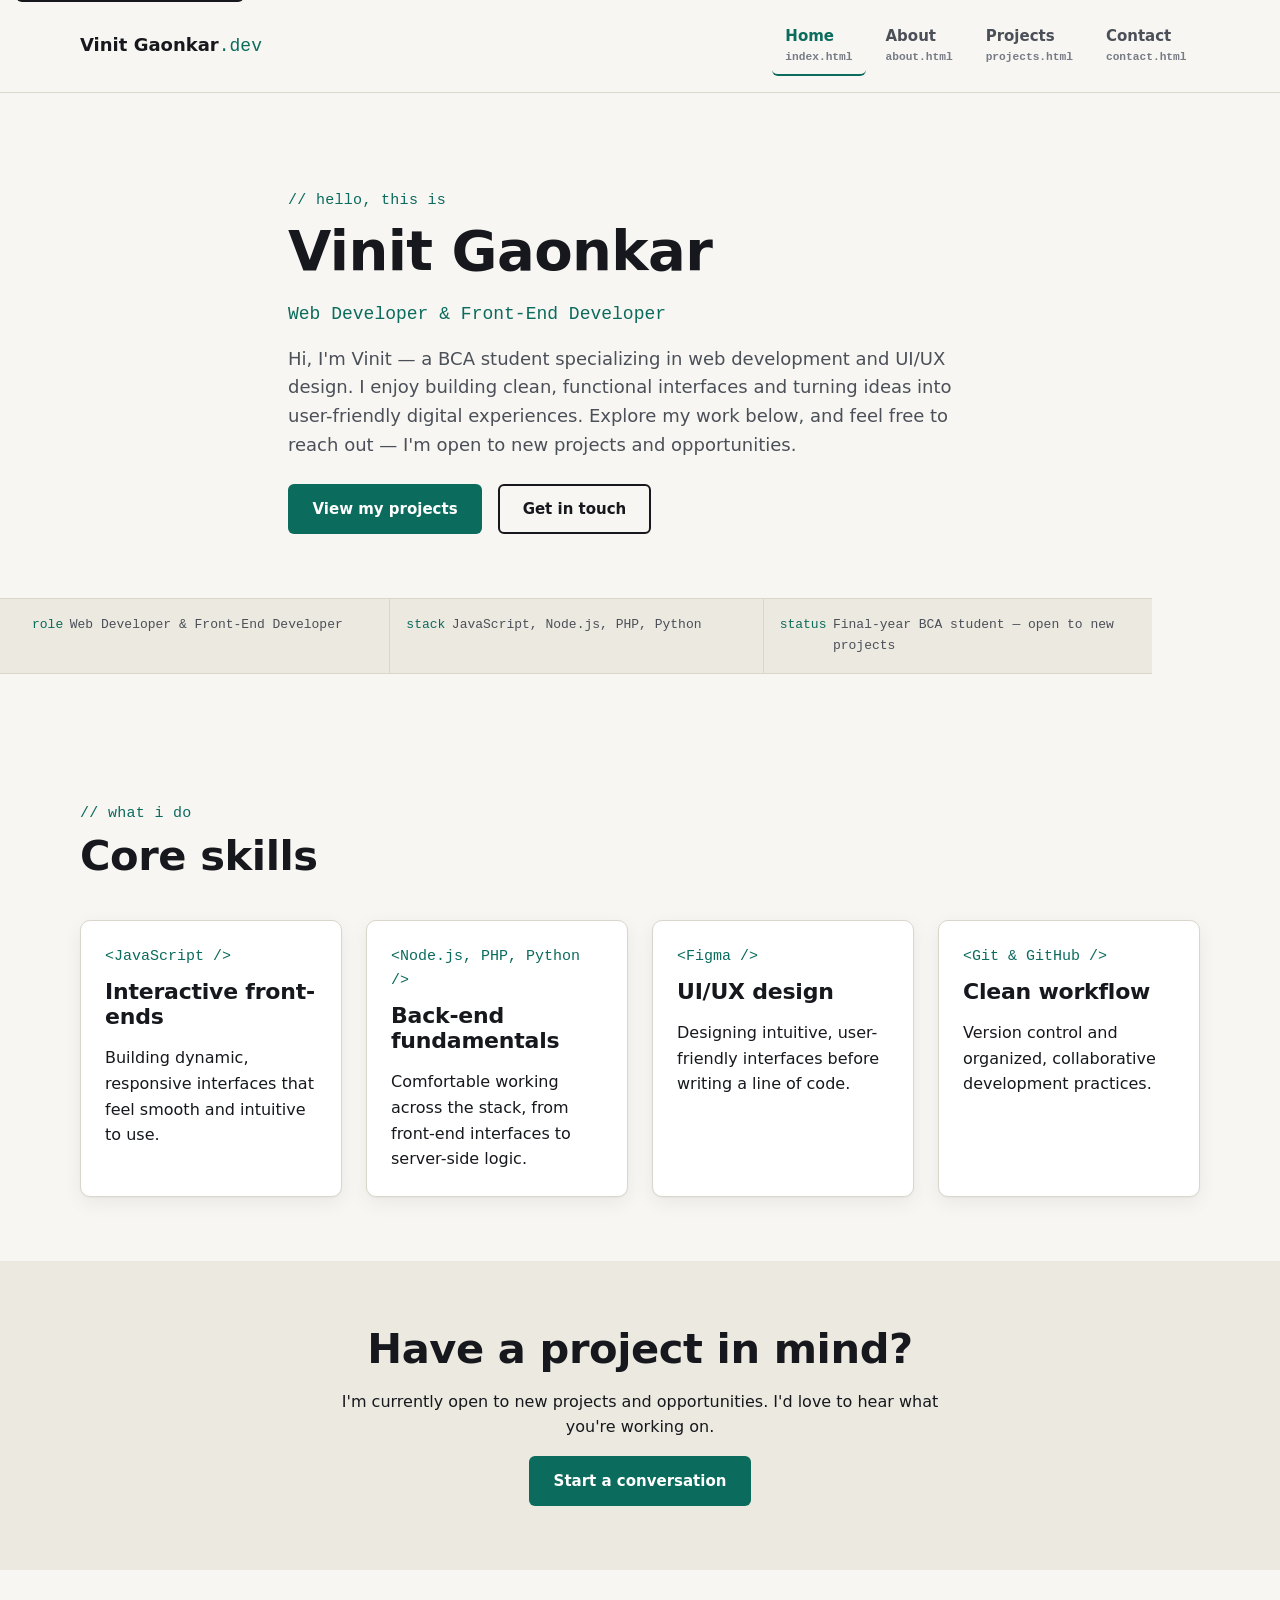
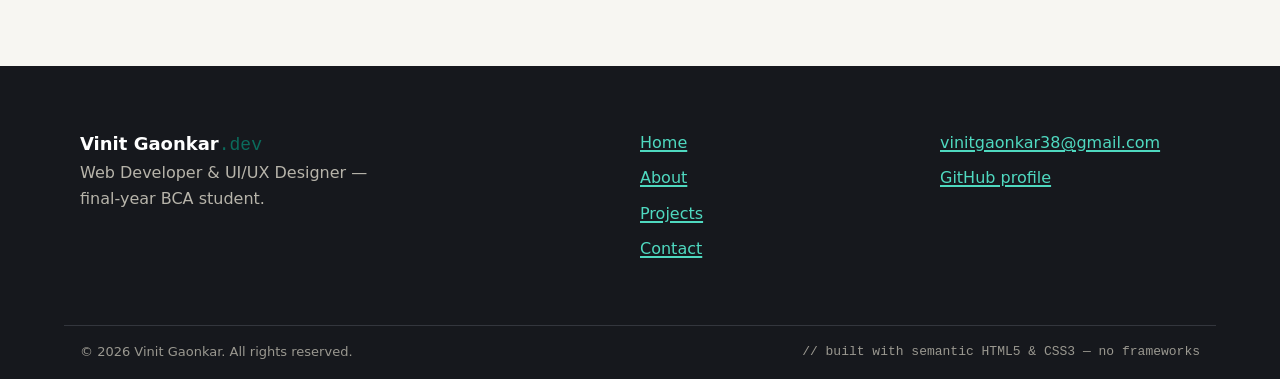
==== portfolio/index.html @ 04bd65e7 "Add files via upload" ====
<!DOCTYPE html>
<html lang="en">
<head>
  <meta charset="UTF-8" />
  <meta name="viewport" content="width=device-width, initial-scale=1.0" />

  <!-- SEO: unique, descriptive title and description for this page -->
  <title>Vinit Gaonkar | Web Developer Portfolio</title>
  <meta name="description" content="Vinit Gaonkar is a web developer building accessible, semantic, fast websites with HTML5 and CSS3. View projects and get in touch." />
  <meta name="robots" content="index, follow" />
  <link rel="canonical" href="https://vinit.jo3.org/index.html" />

  <!-- Open Graph / social sharing -->
  <meta property="og:type" content="website" />
  <meta property="og:title" content="Vinit Gaonkar | Web Developer Portfolio" />
  <meta property="og:description" content="Web developer building accessible, semantic, fast websites with HTML5 and CSS3." />
  <meta property="og:url" content="https://vinit.jo3.org/index.html" />

  <link rel="icon" type="image/svg+xml" href="data:image/svg+xml,%3Csvg xmlns='http://www.w3.org/2000/svg' viewBox='0 0 100 100'%3E%3Crect width='100' height='100' rx='22' fill='%230b6b5c'/%3E%3C/svg%3E" />
  <link rel="stylesheet" href="assets/css/styles.css" />
</head>
<body>

  <!-- Skip link: first focusable element on the page, jumps past repeated nav -->
  <a class="skip-link" href="#main">Skip to main content</a>

  <header class="site-header">
    <div class="container header-inner">
      <p class="logo"><a href="index.html">Vinit Gaonkar<span class="logo-mono" aria-hidden="true">.dev</span></a></p>
      <nav class="site-nav" aria-label="Primary">
        <ul>
          <li><a href="index.html" aria-current="page">Home<span class="nav-file" aria-hidden="true">index.html</span></a></li>
          <li><a href="about.html">About<span class="nav-file" aria-hidden="true">about.html</span></a></li>
          <li><a href="projects.html">Projects<span class="nav-file" aria-hidden="true">projects.html</span></a></li>
          <li><a href="contact.html">Contact<span class="nav-file" aria-hidden="true">contact.html</span></a></li>
        </ul>
      </nav>
    </div>
  </header>

  <main id="main">

    <!-- Hero: the page's single primary heading (h1) -->
    <section class="hero">
      <div class="container hero-inner">
        <p class="eyebrow">// hello, this is</p>
        <h1>Vinit Gaonkar</h1>
        <p class="hero-role">Web Developer &amp; Front-End Developer</p>
        <p class="hero-intro">
          Hi, I'm Vinit — a BCA student specializing in web development and
          UI/UX design. I enjoy building clean, functional interfaces and
          turning ideas into user-friendly digital experiences. Explore my
          work below, and feel free to reach out — I'm open to new projects
          and opportunities.
        </p>
        <div class="hero-actions">
          <a class="btn btn-primary" href="projects.html">View my projects</a>
          <a class="btn btn-secondary" href="contact.html">Get in touch</a>
        </div>
      </div>

      <!-- A small "status bar" of facts, styled after an editor's status bar -->
      <dl class="status-bar container">
        <div>
          <dt>role</dt>
          <dd>Web Developer &amp; Front-End Developer</dd>
        </div>
        <div>
          <dt>stack</dt>
          <dd>JavaScript, Node.js, PHP, Python</dd>
        </div>
        <div>
          <dt>status</dt>
          <dd>Final-year BCA student — open to new projects</dd>
        </div>
      </dl>
    </section>

    <section class="section skills-section" aria-labelledby="skills-heading">
      <div class="container">
        <p class="eyebrow">// what i do</p>
        <h2 id="skills-heading">Core skills</h2>

        <div class="card-grid">
          <article class="skill-card">
            <p class="skill-tag">&lt;JavaScript /&gt;</p>
            <h3>Interactive front-ends</h3>
            <p>Building dynamic, responsive interfaces that feel smooth and intuitive to use.</p>
          </article>

          <article class="skill-card">
            <p class="skill-tag">&lt;Node.js, PHP, Python /&gt;</p>
            <h3>Back-end fundamentals</h3>
            <p>Comfortable working across the stack, from front-end interfaces to server-side logic.</p>
          </article>

          <article class="skill-card">
            <p class="skill-tag">&lt;Figma /&gt;</p>
            <h3>UI/UX design</h3>
            <p>Designing intuitive, user-friendly interfaces before writing a line of code.</p>
          </article>

          <article class="skill-card">
            <p class="skill-tag">&lt;Git &amp; GitHub /&gt;</p>
            <h3>Clean workflow</h3>
            <p>Version control and organized, collaborative development practices.</p>
          </article>
        </div>
      </div>
    </section>

    <section class="section section-alt cta-section" aria-labelledby="cta-heading">
      <div class="container cta-inner">
        <h2 id="cta-heading">Have a project in mind?</h2>
        <p>I'm currently open to new projects and opportunities. I'd love to hear what you're working on.</p>
        <a class="btn btn-primary" href="contact.html">Start a conversation</a>
      </div>
    </section>

  </main>

  <footer class="site-footer">
    <div class="container footer-inner">
      <div class="footer-brand">
        <p class="logo"><a href="index.html">Vinit Gaonkar<span class="logo-mono" aria-hidden="true">.dev</span></a></p>
        <p class="footer-tagline">Web Developer &amp; UI/UX Designer — final-year BCA student.</p>
      </div>

      <nav class="footer-nav" aria-label="Footer">
        <ul>
          <li><a href="index.html">Home</a></li>
          <li><a href="about.html">About</a></li>
          <li><a href="projects.html">Projects</a></li>
          <li><a href="contact.html">Contact</a></li>
        </ul>
      </nav>

      <address class="footer-contact">
        <a href="mailto:vinitgaonkar38@gmail.com">vinitgaonkar38@gmail.com</a>
        <a href="https://github.com/account">GitHub profile</a>
      </address>
    </div>

    <div class="container footer-meta">
      <p>&copy; 2026 Vinit Gaonkar. All rights reserved.</p>
      <p class="status-line">// built with semantic HTML5 &amp; CSS3 — no frameworks</p>
    </div>
  </footer>

</body>
</html>
---- portfolio/assets/css/styles.css ----
/* ==========================================================================
   Your Name — Portfolio Stylesheet
   Design direction: a developer's own tools as the visual language —
   monospace "code comment" eyebrows, tag-style chips, and an IDE-inspired
   status bar/footer. Mobile-first. No frameworks, no build step.
   ========================================================================== */

/* --------------------------------------------------------------------------
   1. Design tokens
   -------------------------------------------------------------------------- */
:root {
  /* Color — paper background with a single deep-teal accent (used sparingly) */
  --color-bg: #f7f6f2;
  --color-bg-alt: #ece9e0;
  --color-surface: #ffffff;
  --color-border: #d9d6cb;
  --color-ink: #16181d;
  --color-ink-soft: #4b4f58;
  --color-ink-faint: #767b85;
  --color-accent: #0b6b5c;       /* AA-safe on light surfaces (~5.9:1) */
  --color-accent-strong: #084f44;
  --color-accent-on-dark: #4fd9c0; /* AA-safe on dark footer (~10:1) */
  --color-danger: #8a2a1f;

  /* Type */
  --font-display: -apple-system, "Segoe UI", system-ui, "Helvetica Neue", Arial, sans-serif;
  --font-body: -apple-system, "Segoe UI", system-ui, "Helvetica Neue", Arial, sans-serif;
  --font-mono: ui-monospace, "SFMono-Regular", "Cascadia Mono", "Roboto Mono", Menlo, Consolas, monospace;

  --fs-xs: 0.8125rem;
  --fs-sm: 0.9375rem;
  --fs-base: 1rem;
  --fs-md: 1.125rem;
  --fs-lg: 1.375rem;
  --fs-xl: 1.75rem;
  --fs-2xl: clamp(1.9rem, 1.6rem + 1.5vw, 2.6rem);
  --fs-3xl: clamp(2.3rem, 1.8rem + 2.5vw, 3.5rem);

  /* Spacing */
  --space-2xs: 0.375rem;
  --space-xs: 0.625rem;
  --space-sm: 1rem;
  --space-md: 1.5rem;
  --space-lg: 2.5rem;
  --space-xl: 4rem;
  --space-2xl: 6rem;

  /* Layout */
  --container-width: 72rem;
  --radius-sm: 6px;
  --radius-md: 10px;
  --radius-pill: 999px;
  --border-thin: 1px solid var(--color-border);
  --shadow-card: 0 1px 2px rgba(22, 24, 29, 0.04), 0 6px 20px rgba(22, 24, 29, 0.06);

  --transition-fast: 0.15s ease;
}

/* --------------------------------------------------------------------------
   2. Reset & base
   -------------------------------------------------------------------------- */
*,
*::before,
*::after {
  box-sizing: border-box;
}

html {
  /* Fluid, relative units throughout — keeps the layout stable at 200% zoom */
  -webkit-text-size-adjust: 100%;
  scroll-behavior: smooth;
}

body {
  margin: 0;
  min-height: 100vh;
  background-color: var(--color-bg);
  color: var(--color-ink);
  font-family: var(--font-body);
  font-size: var(--fs-base);
  line-height: 1.6;
  display: flex;
  flex-direction: column;
}

img,
svg {
  max-width: 100%;
  display: block;
}

h1,
h2,
h3 {
  font-family: var(--font-display);
  font-weight: 700;
  line-height: 1.15;
  letter-spacing: -0.01em;
  margin: 0 0 var(--space-sm);
  color: var(--color-ink);
}

h1 {
  font-size: var(--fs-3xl);
}

h2 {
  font-size: var(--fs-2xl);
}

h3 {
  font-size: var(--fs-lg);
}

p {
  margin: 0 0 var(--space-sm);
  max-width: 68ch;
}

ul,
ol {
  padding-left: 1.25em;
}

a {
  color: var(--color-accent);
  text-decoration-thickness: 1.5px;
  text-underline-offset: 0.15em;
}

a:hover {
  color: var(--color-accent-strong);
}

main {
  flex: 1 0 auto;
}

/* Respect reduced-motion preferences everywhere */
@media (prefers-reduced-motion: reduce) {
  html {
    scroll-behavior: auto;
  }
  *,
  *::before,
  *::after {
    animation-duration: 0.001ms !important;
    animation-iteration-count: 1 !important;
    transition-duration: 0.001ms !important;
  }
}

/* --------------------------------------------------------------------------
   3. Accessibility helpers
   -------------------------------------------------------------------------- */

/* Visually hide content while keeping it available to assistive tech */
.visually-hidden {
  position: absolute;
  width: 1px;
  height: 1px;
  padding: 0;
  margin: -1px;
  overflow: hidden;
  clip: rect(0, 0, 0, 0);
  white-space: nowrap;
  border: 0;
}

/* Skip link: off-screen until it receives keyboard focus */
.skip-link {
  position: absolute;
  top: -3rem;
  left: var(--space-sm);
  z-index: 100;
  background: var(--color-ink);
  color: #fff;
  padding: 0.75em 1.25em;
  border-radius: var(--radius-sm);
  font-weight: 600;
  transition: top var(--transition-fast);
}

.skip-link:focus {
  top: var(--space-sm);
}

/* Single, consistent visible focus style for every interactive element.
   Default outlines are never removed — this only enhances them. */
a:focus-visible,
button:focus-visible,
input:focus-visible,
textarea:focus-visible,
[tabindex]:focus-visible {
  outline: 3px solid var(--color-accent);
  outline-offset: 3px;
  border-radius: 2px;
}

.site-footer :is(a, button):focus-visible {
  outline-color: var(--color-accent-on-dark);
}

/* --------------------------------------------------------------------------
   4. Layout helpers
   -------------------------------------------------------------------------- */
.container {
  width: 100%;
  max-width: var(--container-width);
  margin-inline: auto;
  padding-inline: var(--space-sm);
}

.section {
  padding-block: var(--space-xl);
}

.section-alt {
  background-color: var(--color-bg-alt);
}

.eyebrow {
  font-family: var(--font-mono);
  font-size: var(--fs-sm);
  color: var(--color-accent);
  margin: 0 0 var(--space-2xs);
  letter-spacing: 0.02em;
}

.card-grid {
  display: grid;
  grid-template-columns: 1fr;
  gap: var(--space-md);
  margin-top: var(--space-lg);
}

@media (min-width: 40rem) {
  .card-grid {
    grid-template-columns: repeat(2, 1fr);
  }
}

@media (min-width: 64rem) {
  .card-grid {
    grid-template-columns: repeat(4, 1fr);
  }
  .project-grid {
    grid-template-columns: repeat(3, 1fr);
  }
}

/* --------------------------------------------------------------------------
   5. Buttons & chips
   -------------------------------------------------------------------------- */
.btn {
  display: inline-flex;
  align-items: center;
  justify-content: center;
  min-height: 44px;
  padding: 0.75em 1.5em;
  border-radius: var(--radius-sm);
  font-family: var(--font-body);
  font-weight: 600;
  font-size: var(--fs-sm);
  text-decoration: none;
  border: 2px solid transparent;
  cursor: pointer;
  transition: background-color var(--transition-fast), color var(--transition-fast),
    border-color var(--transition-fast), transform var(--transition-fast);
}

.btn:hover {
  transform: translateY(-1px);
}

@media (prefers-reduced-motion: reduce) {
  .btn:hover {
    transform: none;
  }
}

.btn-primary {
  background-color: var(--color-accent);
  color: #fff;
}

.btn-primary:hover {
  background-color: var(--color-accent-strong);
  color: #fff;
}

.btn-secondary {
  background-color: transparent;
  color: var(--color-ink);
  border-color: var(--color-ink);
}

.btn-secondary:hover {
  background-color: var(--color-ink);
  color: #fff;
}

.hero-actions {
  display: flex;
  flex-wrap: wrap;
  gap: var(--space-sm);
  margin-top: var(--space-md);
}

/* Tag chips — styled like small code/language tags */
.tag-list,
.tag-list-inline {
  list-style: none;
  display: flex;
  flex-wrap: wrap;
  gap: var(--space-2xs);
  padding: 0;
  margin: 0 0 var(--space-sm);
}

.tag-list li,
.tag-list-inline li {
  font-family: var(--font-mono);
  font-size: var(--fs-xs);
  background-color: var(--color-bg-alt);
  border: var(--border-thin);
  color: var(--color-ink-soft);
  padding: 0.3em 0.75em;
  border-radius: var(--radius-pill);
}

/* --------------------------------------------------------------------------
   6. Header & navigation
   -------------------------------------------------------------------------- */
.site-header {
  border-bottom: var(--border-thin);
  background-color: var(--color-bg);
  position: sticky;
  top: 0;
  z-index: 50;
}

.header-inner {
  display: flex;
  flex-wrap: wrap;
  align-items: center;
  justify-content: space-between;
  gap: var(--space-sm);
  padding-block: var(--space-sm);
}

.logo {
  margin: 0;
  font-family: var(--font-display);
  font-weight: 700;
  font-size: var(--fs-md);
}

.logo a {
  color: var(--color-ink);
  text-decoration: none;
}

.logo-mono {
  font-family: var(--font-mono);
  color: var(--color-accent);
  font-weight: 400;
}

.site-nav ul {
  list-style: none;
  display: flex;
  flex-wrap: wrap;
  gap: var(--space-2xs);
  padding: 0;
  margin: 0;
}

.site-nav a {
  display: inline-flex;
  flex-direction: column;
  gap: 0.1em;
  padding: 0.5em 0.9em;
  border-radius: var(--radius-sm);
  color: var(--color-ink-soft);
  text-decoration: none;
  font-weight: 600;
  font-size: var(--fs-sm);
  border-bottom: 2px solid transparent;
}

.site-nav a:hover {
  color: var(--color-ink);
  background-color: var(--color-bg-alt);
}

.site-nav a[aria-current="page"] {
  color: var(--color-accent);
  border-bottom-color: var(--color-accent);
}

.nav-file {
  font-family: var(--font-mono);
  font-size: 0.7rem;
  color: var(--color-ink-faint);
}

/* --------------------------------------------------------------------------
   7. Hero & status bar (home page)
   -------------------------------------------------------------------------- */
.hero {
  padding-block: var(--space-2xl) var(--space-xl);
}

.hero-inner {
  max-width: 46rem;
}

.hero-role {
  font-family: var(--font-mono);
  font-size: var(--fs-md);
  color: var(--color-accent);
  margin: 0 0 var(--space-sm);
}

.hero-intro {
  font-size: var(--fs-md);
  color: var(--color-ink-soft);
}

.status-bar {
  margin: var(--space-xl) 0 0;
  border-top: var(--border-thin);
  border-bottom: var(--border-thin);
  background-color: var(--color-bg-alt);
  display: grid;
  grid-template-columns: 1fr;
}

.status-bar > div {
  display: flex;
  gap: 0.5em;
  padding: var(--space-sm) var(--space-sm);
  font-family: var(--font-mono);
  font-size: var(--fs-xs);
  border-top: var(--border-thin);
}

.status-bar > div:first-child {
  border-top: none;
}

.status-bar dt {
  color: var(--color-accent);
}

.status-bar dd {
  margin: 0;
  color: var(--color-ink-soft);
}

@media (min-width: 40rem) {
  .status-bar {
    grid-template-columns: repeat(3, 1fr);
  }
  .status-bar > div {
    border-top: none;
    border-left: var(--border-thin);
  }
  .status-bar > div:first-child {
    border-left: none;
  }
}

/* --------------------------------------------------------------------------
   8. Cards (skills + projects)
   -------------------------------------------------------------------------- */
.skill-card,
.project-card {
  background-color: var(--color-surface);
  border: var(--border-thin);
  border-radius: var(--radius-md);
  padding: var(--space-md);
  box-shadow: var(--shadow-card);
  height: 100%;
}

.skill-tag {
  font-family: var(--font-mono);
  color: var(--color-accent);
  font-size: var(--fs-sm);
  margin: 0 0 var(--space-xs);
}

.skill-card p:last-child,
.project-card p:last-child {
  margin-bottom: 0;
}

.project-card h2 {
  font-size: var(--fs-lg);
}

.project-links {
  list-style: none;
  padding: 0;
  margin: var(--space-sm) 0 0;
  display: flex;
  flex-direction: column;
  gap: 0.4em;
}

.project-links a {
  font-weight: 600;
}

/* --------------------------------------------------------------------------
   9. CTA band
   -------------------------------------------------------------------------- */
.cta-section {
  text-align: center;
}

.cta-inner {
  max-width: 40rem;
  margin-inline: auto;
}

/* --------------------------------------------------------------------------
   10. About page
   -------------------------------------------------------------------------- */
.about-grid {
  display: grid;
  grid-template-columns: 1fr;
  gap: var(--space-xl);
}

@media (min-width: 56rem) {
  .about-grid {
    grid-template-columns: 2fr 1fr;
    align-items: start;
  }
}

.about-aside {
  background-color: var(--color-surface);
  border: var(--border-thin);
  border-radius: var(--radius-md);
  padding: var(--space-md);
}

.about-aside h2 {
  font-size: var(--fs-md);
}

.about-aside dl div {
  padding-block: var(--space-xs);
  border-top: var(--border-thin);
}

.about-aside dl div:first-child {
  border-top: none;
}

.about-aside dt {
  font-family: var(--font-mono);
  font-size: var(--fs-xs);
  color: var(--color-ink-faint);
  text-transform: uppercase;
  letter-spacing: 0.04em;
  margin-bottom: 0.2em;
}

.about-aside dd {
  margin: 0;
  color: var(--color-ink-soft);
}

.timeline {
  list-style: none;
  padding: 0;
  margin: 0;
  border-left: 2px solid var(--color-border);
}

.timeline li {
  position: relative;
  padding: 0 0 var(--space-lg) var(--space-md);
}

.timeline li::before {
  content: "";
  position: absolute;
  left: -7px;
  top: 0.35em;
  width: 12px;
  height: 12px;
  border-radius: 50%;
  background-color: var(--color-accent);
  border: 2px solid var(--color-bg);
}

.timeline li:last-child {
  padding-bottom: 0;
}

.timeline-date {
  font-family: var(--font-mono);
  font-size: var(--fs-xs);
  color: var(--color-accent);
  margin-bottom: 0.2em;
}

.timeline h3 {
  margin-bottom: 0.25em;
}

/* --------------------------------------------------------------------------
   11. Contact page
   -------------------------------------------------------------------------- */
.contact-grid {
  display: grid;
  grid-template-columns: 1fr;
  gap: var(--space-xl);
}

@media (min-width: 56rem) {
  .contact-grid {
    grid-template-columns: 3fr 2fr;
    align-items: start;
  }
}

.form-hint {
  color: var(--color-ink-soft);
  font-size: var(--fs-sm);
}

fieldset {
  border: none;
  padding: 0;
  margin: 0 0 var(--space-md);
}

legend {
  font-family: var(--font-mono);
  font-size: var(--fs-sm);
  color: var(--color-accent);
  padding: 0 0 var(--space-sm);
}

.form-field {
  margin-bottom: var(--space-md);
}

.form-field label {
  display: block;
  font-weight: 600;
  margin-bottom: 0.4em;
}

.required {
  color: var(--color-danger);
}

.field-hint {
  display: block;
  font-size: var(--fs-xs);
  color: var(--color-ink-faint);
  margin-top: 0.3em;
}

input[type="text"],
input[type="email"],
textarea {
  width: 100%;
  min-height: 44px;
  padding: 0.65em 0.85em;
  font: inherit;
  color: var(--color-ink);
  background-color: var(--color-surface);
  border: 2px solid var(--color-border);
  border-radius: var(--radius-sm);
}

input[type="text"]:hover,
input[type="email"]:hover,
textarea:hover {
  border-color: var(--color-ink-faint);
}

textarea {
  min-height: 9rem;
  resize: vertical;
}

.contact-info {
  background-color: var(--color-surface);
  border: var(--border-thin);
  border-radius: var(--radius-md);
  padding: var(--space-md);
}

.contact-info address {
  font-style: normal;
  margin-bottom: var(--space-md);
}

.contact-info address p {
  margin: 0 0 0.4em;
}

.social-list {
  list-style: none;
  padding: 0;
  margin: 0;
  display: flex;
  flex-direction: column;
  gap: 0.5em;
}

/* --------------------------------------------------------------------------
   12. Footer
   -------------------------------------------------------------------------- */
.site-footer {
  background-color: var(--color-ink);
  color: #e7e5dd;
  margin-top: var(--space-2xl);
}

.footer-inner {
  display: grid;
  grid-template-columns: 1fr;
  gap: var(--space-lg);
  padding-block: var(--space-xl);
}

@media (min-width: 48rem) {
  .footer-inner {
    grid-template-columns: 2fr 1fr 1fr;
  }
}

.site-footer .logo a {
  color: #fff;
}

.footer-tagline {
  color: #b7b4aa;
  max-width: 32ch;
}

.footer-nav ul,
.footer-contact {
  list-style: none;
  padding: 0;
  margin: 0;
  display: flex;
  flex-direction: column;
  gap: 0.6em;
}

.footer-contact {
  font-style: normal;
}

.site-footer a {
  color: var(--color-accent-on-dark);
}

.site-footer a:hover {
  color: #b8f2e6;
}

.footer-meta {
  border-top: 1px solid #33363d;
  padding-block: var(--space-sm);
  display: flex;
  flex-wrap: wrap;
  justify-content: space-between;
  gap: var(--space-xs);
  font-size: var(--fs-xs);
  color: #9a9890;
}

.status-line {
  font-family: var(--font-mono);
  margin: 0;
}

.footer-meta p {
  margin: 0;
}
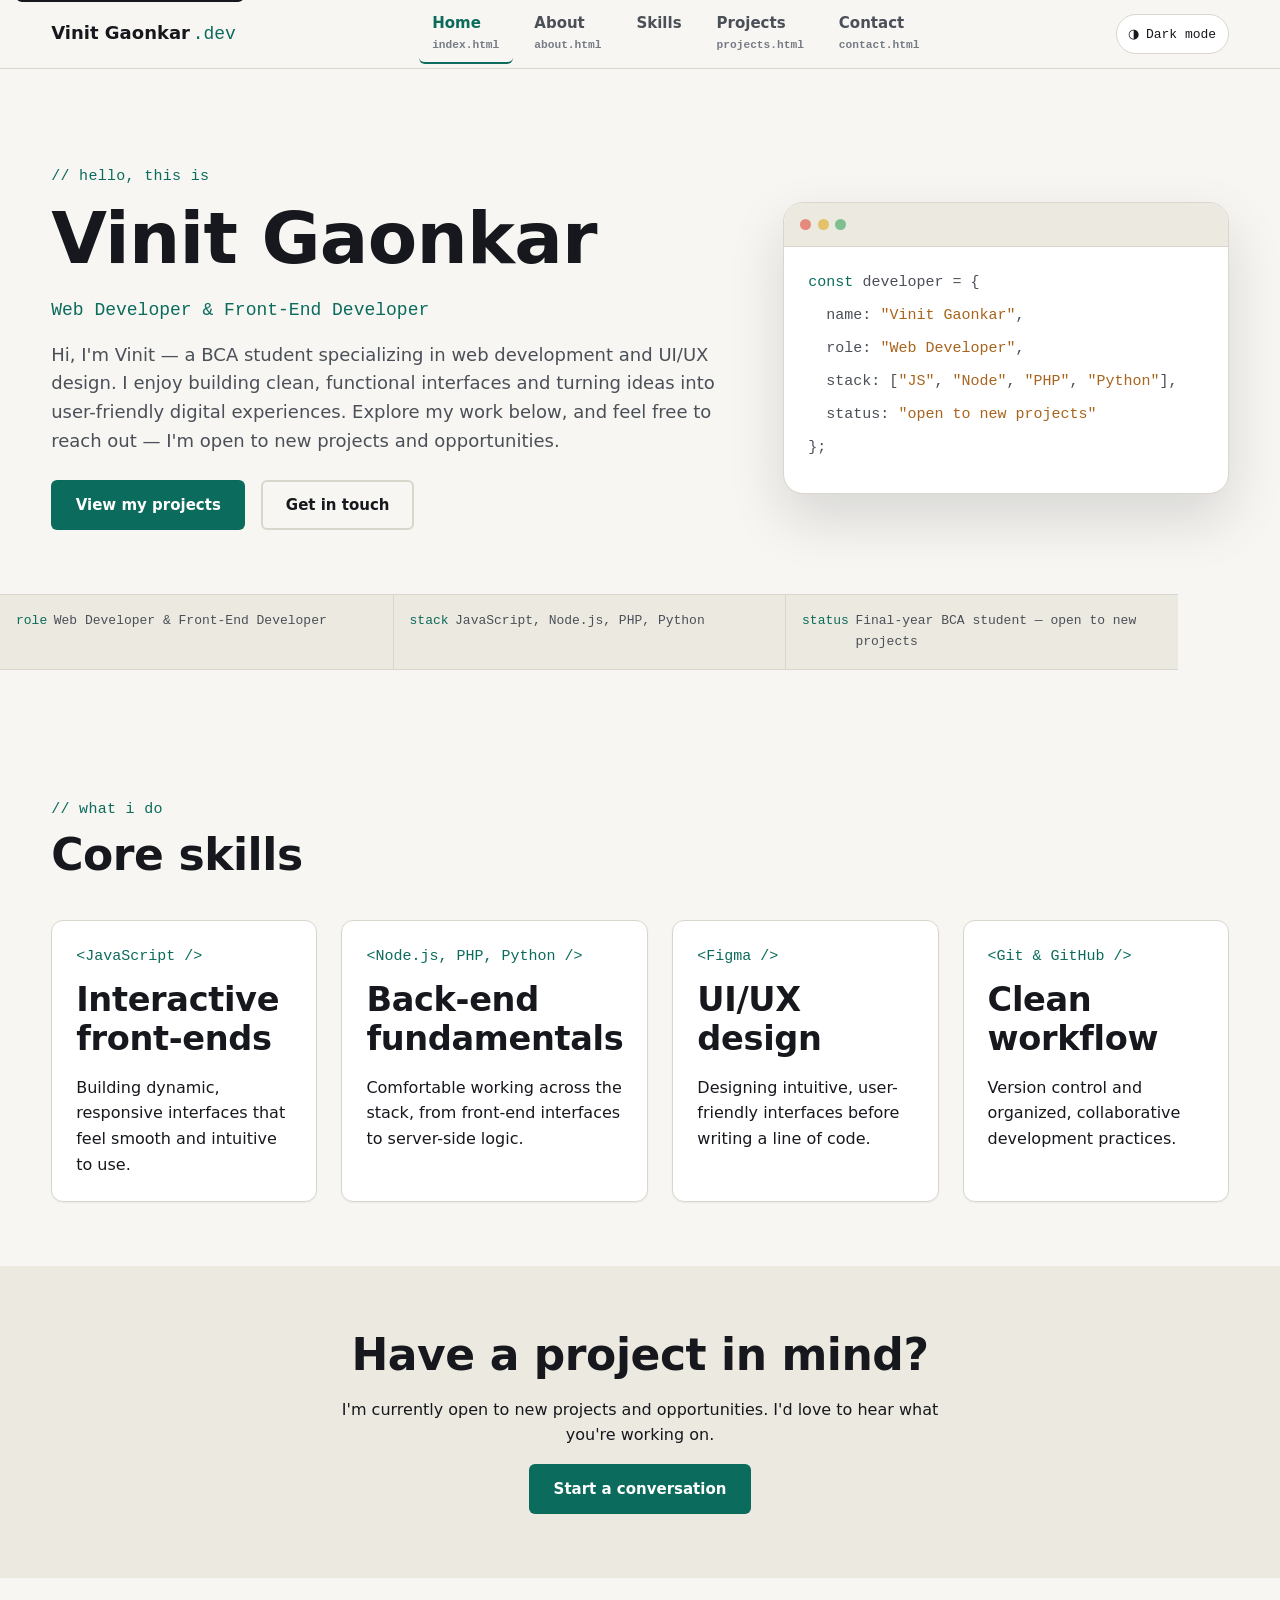
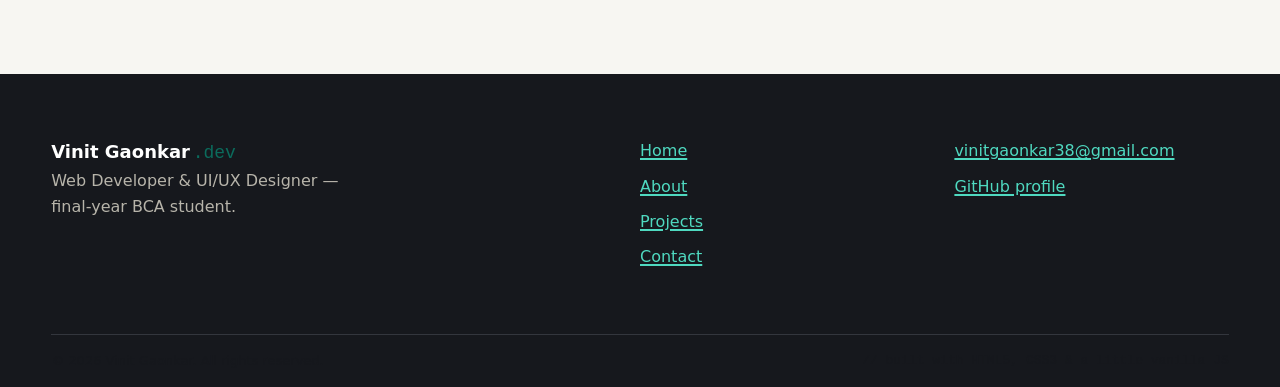
==== commit 9dc1aa85: "Add files via upload" ====
--- a/portfolio/index.html
+++ b/portfolio/index.html
@@ -4,58 +4,99 @@
   <meta charset="UTF-8" />
   <meta name="viewport" content="width=device-width, initial-scale=1.0" />
 
-  <!-- SEO: unique, descriptive title and description for this page -->
   <title>Vinit Gaonkar | Web Developer Portfolio</title>
-  <meta name="description" content="Vinit Gaonkar is a web developer building accessible, semantic, fast websites with HTML5 and CSS3. View projects and get in touch." />
+  <meta name="description" content="Vinit Gaonkar is a web developer and UI/UX designer building clean, functional interfaces. View projects and get in touch." />
   <meta name="robots" content="index, follow" />
   <link rel="canonical" href="https://vinit.jo3.org/index.html" />
 
-  <!-- Open Graph / social sharing -->
   <meta property="og:type" content="website" />
   <meta property="og:title" content="Vinit Gaonkar | Web Developer Portfolio" />
-  <meta property="og:description" content="Web developer building accessible, semantic, fast websites with HTML5 and CSS3." />
+  <meta property="og:description" content="Web developer and UI/UX designer building clean, functional interfaces." />
   <meta property="og:url" content="https://vinit.jo3.org/index.html" />
 
+  <!-- Prevents a flash of the wrong theme: applies a saved choice before
+       first paint. Tiny, synchronous, and does nothing else. -->
+  <script>
+    (function () {
+      try {
+        var t = localStorage.getItem("portfolio-theme");
+        if (t === "light" || t === "dark") {
+          document.documentElement.setAttribute("data-theme", t);
+        }
+      } catch (e) {}
+    })();
+  </script>
+
   <link rel="icon" type="image/svg+xml" href="data:image/svg+xml,%3Csvg xmlns='http://www.w3.org/2000/svg' viewBox='0 0 100 100'%3E%3Crect width='100' height='100' rx='22' fill='%230b6b5c'/%3E%3C/svg%3E" />
-  <link rel="stylesheet" href="assets/css/styles.css" />
+  <link rel="stylesheet" href="css/style.css" />
 </head>
 <body>
 
-  <!-- Skip link: first focusable element on the page, jumps past repeated nav -->
   <a class="skip-link" href="#main">Skip to main content</a>
 
   <header class="site-header">
     <div class="container header-inner">
       <p class="logo"><a href="index.html">Vinit Gaonkar<span class="logo-mono" aria-hidden="true">.dev</span></a></p>
+
       <nav class="site-nav" aria-label="Primary">
-        <ul>
+        <ul id="primary-nav-list">
           <li><a href="index.html" aria-current="page">Home<span class="nav-file" aria-hidden="true">index.html</span></a></li>
           <li><a href="about.html">About<span class="nav-file" aria-hidden="true">about.html</span></a></li>
+          <li><a href="index.html#skills">Skills</a></li>
           <li><a href="projects.html">Projects<span class="nav-file" aria-hidden="true">projects.html</span></a></li>
           <li><a href="contact.html">Contact<span class="nav-file" aria-hidden="true">contact.html</span></a></li>
         </ul>
       </nav>
+
+      <div class="nav-wrap">
+        <button type="button" id="theme-toggle" class="theme-toggle" aria-pressed="false">
+          <span class="theme-toggle-icon" aria-hidden="true">◑</span>
+          <span class="theme-toggle-text">Dark mode</span>
+        </button>
+        <button type="button" id="nav-toggle" class="nav-toggle" aria-expanded="false" aria-controls="primary-nav-list">
+          <span class="nav-toggle-icon" aria-hidden="true"></span>
+          <span class="visually-hidden">Menu</span>
+        </button>
+      </div>
     </div>
   </header>
 
   <main id="main">
 
-    <!-- Hero: the page's single primary heading (h1) -->
     <section class="hero">
-      <div class="container hero-inner">
-        <p class="eyebrow">// hello, this is</p>
-        <h1>Vinit Gaonkar</h1>
-        <p class="hero-role">Web Developer &amp; Front-End Developer</p>
-        <p class="hero-intro">
-          Hi, I'm Vinit — a BCA student specializing in web development and
-          UI/UX design. I enjoy building clean, functional interfaces and
-          turning ideas into user-friendly digital experiences. Explore my
-          work below, and feel free to reach out — I'm open to new projects
-          and opportunities.
-        </p>
-        <div class="hero-actions">
-          <a class="btn btn-primary" href="projects.html">View my projects</a>
-          <a class="btn btn-secondary" href="contact.html">Get in touch</a>
+      <div class="container hero-grid">
+        <div class="hero-inner">
+          <p class="eyebrow">// hello, this is</p>
+          <h1>Vinit Gaonkar</h1>
+          <p class="hero-role">Web Developer &amp; Front-End Developer</p>
+          <p class="hero-intro">
+            Hi, I'm Vinit — a BCA student specializing in web development and
+            UI/UX design. I enjoy building clean, functional interfaces and
+            turning ideas into user-friendly digital experiences. Explore my
+            work below, and feel free to reach out — I'm open to new projects
+            and opportunities.
+          </p>
+          <div class="hero-actions">
+            <a class="btn btn-primary" href="projects.html">View my projects</a>
+            <a class="btn btn-secondary" href="contact.html">Get in touch</a>
+          </div>
+        </div>
+
+        <!-- Decorative "editor window" panel — CSS-only, no image asset needed -->
+        <div class="hero-panel" aria-hidden="true">
+          <div class="hero-panel-bar">
+            <span class="hero-panel-dot"></span>
+            <span class="hero-panel-dot"></span>
+            <span class="hero-panel-dot"></span>
+          </div>
+          <div class="hero-panel-body">
+            <p><span class="code-key">const</span> developer = {</p>
+            <p>&nbsp;&nbsp;name: <span class="code-str">"Vinit Gaonkar"</span>,</p>
+            <p>&nbsp;&nbsp;role: <span class="code-str">"Web Developer"</span>,</p>
+            <p>&nbsp;&nbsp;stack: [<span class="code-str">"JS"</span>, <span class="code-str">"Node"</span>, <span class="code-str">"PHP"</span>, <span class="code-str">"Python"</span>],</p>
+            <p>&nbsp;&nbsp;status: <span class="code-str">"open to new projects"</span></p>
+            <p>};</p>
+          </div>
         </div>
       </div>
 
@@ -76,12 +117,12 @@
       </dl>
     </section>
 
-    <section class="section skills-section" aria-labelledby="skills-heading">
+    <section class="section skills-section" id="skills" aria-labelledby="skills-heading">
       <div class="container">
         <p class="eyebrow">// what i do</p>
         <h2 id="skills-heading">Core skills</h2>
 
-        <div class="card-grid">
+        <div class="grid skills-grid">
           <article class="skill-card">
             <p class="skill-tag">&lt;JavaScript /&gt;</p>
             <h3>Interactive front-ends</h3>
@@ -143,9 +184,10 @@
 
     <div class="container footer-meta">
       <p>&copy; 2026 Vinit Gaonkar. All rights reserved.</p>
-      <p class="status-line">// built with semantic HTML5 &amp; CSS3 — no frameworks</p>
+      <p class="status-line">// built with HTML5, CSS3 &amp; a little vanilla JS</p>
     </div>
   </footer>
 
+  <script src="js/theme.js" defer></script>
 </body>
 </html>
--- a/portfolio/css/style.css
+++ b/portfolio/css/style.css
@@ -0,0 +1,842 @@
+/* ==========================================================================
+   Vinit Gaonkar — Portfolio Stylesheet v2
+   Advanced CSS3 design system: custom-property theming (light + dark),
+   CSS Grid layouts, Flexbox components, fluid type, and an accessible,
+   progressively-enhanced mobile nav + theme toggle (see js/theme.js).
+   Signature: an IDE-inspired visual language — monospace "code comment"
+   eyebrows, tag-style chips, and project cards styled like editor panes.
+   ========================================================================== */
+
+/* --------------------------------------------------------------------------
+   1. Design tokens — light theme (default)
+   -------------------------------------------------------------------------- */
+:root {
+  /* Brand */
+  --color-primary: #0b6b5c;
+  --color-primary-strong: #084f44;
+  --color-primary-soft: #e2f0ec;
+  --color-on-primary: #ffffff;
+  --color-secondary: #a8641c;
+  --color-secondary-strong: #82500f;
+  --color-on-secondary: #ffffff;
+
+  /* Surfaces & text */
+  --color-bg: #f7f6f2;
+  --color-bg-alt: #ece9e0;
+  --color-surface: #ffffff;
+  --color-surface-2: #fbfaf7;
+  --color-border: #d9d6cb;
+  --color-text: #16181d;
+  --color-text-muted: #4b4f58;
+  --color-text-faint: #767b85;
+  --color-danger: #8a2a1f;
+
+  /* Shadow */
+  --shadow-sm: 0 1px 2px rgba(22, 24, 29, 0.05);
+  --shadow-md: 0 10px 28px rgba(22, 24, 29, 0.08);
+  --shadow-lg: 0 24px 56px rgba(22, 24, 29, 0.14);
+
+  /* Radius */
+  --radius-sm: 6px;
+  --radius-md: 12px;
+  --radius-lg: 20px;
+  --radius-pill: 999px;
+
+  /* Type */
+  --font-display: -apple-system, "Segoe UI", system-ui, "Helvetica Neue", Arial, sans-serif;
+  --font-body: -apple-system, "Segoe UI", system-ui, "Helvetica Neue", Arial, sans-serif;
+  --font-mono: ui-monospace, "SFMono-Regular", "Cascadia Mono", "Roboto Mono", Menlo, Consolas, monospace;
+
+  --fs-xs: 0.8125rem;
+  --fs-sm: 0.9375rem;
+  --fs-base: 1rem;
+  --fs-md: 1.125rem;
+  --fs-lg: clamp(1.25rem, 1.15rem + 0.4vw, 1.5rem);
+  --fs-xl: clamp(1.5rem, 1.3rem + 1vw, 2.1rem);
+  --fs-2xl: clamp(1.9rem, 1.5rem + 1.8vw, 2.75rem);
+  --fs-3xl: clamp(2.25rem, 1.4rem + 4vw, 4.5rem);
+
+  /* Spacing */
+  --space-3xs: 0.25rem;
+  --space-2xs: 0.5rem;
+  --space-xs: 0.75rem;
+  --space-sm: 1rem;
+  --space-md: 1.5rem;
+  --space-lg: 2.5rem;
+  --space-xl: 4rem;
+  --space-2xl: 6rem;
+
+  /* Layout */
+  --container-width: min(75rem, 92vw);
+  --nav-height: 4.25rem;
+
+  /* Motion */
+  --duration-fast: 150ms;
+  --duration-base: 250ms;
+  --duration-slow: 450ms;
+  --ease: cubic-bezier(0.4, 0, 0.2, 1);
+}
+
+/* Explicit dark theme (set via [data-theme="dark"] by js/theme.js) */
+[data-theme="dark"] {
+  --color-primary: #4fd9c0;
+  --color-primary-strong: #79e7d3;
+  --color-primary-soft: rgba(79, 217, 192, 0.14);
+  --color-on-primary: #0a1210;
+  --color-secondary: #eaa955;
+  --color-secondary-strong: #f3c281;
+  --color-on-secondary: #1c1200;
+
+  --color-bg: #12141a;
+  --color-bg-alt: #1a1d24;
+  --color-surface: #1c1f27;
+  --color-surface-2: #21242c;
+  --color-border: #30343f;
+  --color-text: #eceae3;
+  --color-text-muted: #b7b4aa;
+  --color-text-faint: #8b8f9a;
+  --color-danger: #e2897c;
+
+  --shadow-sm: 0 1px 2px rgba(0, 0, 0, 0.35);
+  --shadow-md: 0 10px 28px rgba(0, 0, 0, 0.4);
+  --shadow-lg: 0 24px 56px rgba(0, 0, 0, 0.55);
+}
+
+/* Respect the system preference only when the visitor hasn't explicitly
+   chosen a theme (data-theme="light" opts back out of this). */
+@media (prefers-color-scheme: dark) {
+  :root:not([data-theme="light"]) {
+    --color-primary: #4fd9c0;
+    --color-primary-strong: #79e7d3;
+    --color-primary-soft: rgba(79, 217, 192, 0.14);
+    --color-on-primary: #0a1210;
+    --color-secondary: #eaa955;
+    --color-secondary-strong: #f3c281;
+    --color-on-secondary: #1c1200;
+
+    --color-bg: #12141a;
+    --color-bg-alt: #1a1d24;
+    --color-surface: #1c1f27;
+    --color-surface-2: #21242c;
+    --color-border: #30343f;
+    --color-text: #eceae3;
+    --color-text-muted: #b7b4aa;
+    --color-text-faint: #8b8f9a;
+    --color-danger: #e2897c;
+
+    --shadow-sm: 0 1px 2px rgba(0, 0, 0, 0.35);
+    --shadow-md: 0 10px 28px rgba(0, 0, 0, 0.4);
+    --shadow-lg: 0 24px 56px rgba(0, 0, 0, 0.55);
+  }
+}
+
+/* --------------------------------------------------------------------------
+   2. Reset & base
+   -------------------------------------------------------------------------- */
+*,
+*::before,
+*::after {
+  box-sizing: border-box;
+}
+
+html {
+  -webkit-text-size-adjust: 100%;
+  scroll-behavior: smooth;
+  color-scheme: light dark;
+}
+
+body {
+  margin: 0;
+  min-height: 100vh;
+  background-color: var(--color-bg);
+  color: var(--color-text);
+  font-family: var(--font-body);
+  font-size: var(--fs-base);
+  line-height: 1.6;
+  display: flex;
+  flex-direction: column;
+  overflow-x: hidden;
+  transition: background-color var(--duration-base) var(--ease), color var(--duration-base) var(--ease);
+}
+
+img,
+svg {
+  max-width: 100%;
+  display: block;
+}
+
+h1, h2, h3, h4 {
+  font-family: var(--font-display);
+  font-weight: 700;
+  line-height: 1.15;
+  letter-spacing: -0.01em;
+  margin: 0 0 var(--space-sm);
+  color: var(--color-text);
+}
+
+h1 { font-size: var(--fs-3xl); }
+h2 { font-size: var(--fs-2xl); }
+h3 { font-size: var(--fs-xl); }
+h4 { font-size: var(--fs-lg); }
+
+p {
+  margin: 0 0 var(--space-sm);
+  max-width: 68ch;
+  color: var(--color-text);
+}
+
+ul, ol { padding-left: 1.25em; }
+
+a {
+  color: var(--color-primary);
+  text-decoration-thickness: 1.5px;
+  text-underline-offset: 0.15em;
+  transition: color var(--duration-fast) var(--ease);
+}
+
+a:hover { color: var(--color-primary-strong); }
+
+main { flex: 1 0 auto; }
+
+hr {
+  border: none;
+  border-top: 1px solid var(--color-border);
+  margin: var(--space-lg) 0;
+}
+
+@media (prefers-reduced-motion: reduce) {
+  html { scroll-behavior: auto; }
+  *, *::before, *::after {
+    animation-duration: 0.001ms !important;
+    animation-iteration-count: 1 !important;
+    transition-duration: 0.001ms !important;
+    scroll-behavior: auto !important;
+  }
+}
+
+/* --------------------------------------------------------------------------
+   3. Accessibility helpers
+   -------------------------------------------------------------------------- */
+.visually-hidden {
+  position: absolute;
+  width: 1px;
+  height: 1px;
+  padding: 0;
+  margin: -1px;
+  overflow: hidden;
+  clip: rect(0, 0, 0, 0);
+  white-space: nowrap;
+  border: 0;
+}
+
+.skip-link {
+  position: absolute;
+  top: -3rem;
+  left: var(--space-sm);
+  z-index: 100;
+  background: var(--color-text);
+  color: var(--color-bg);
+  padding: 0.75em 1.25em;
+  border-radius: var(--radius-sm);
+  font-weight: 600;
+  transition: top var(--duration-fast) var(--ease);
+}
+
+.skip-link:focus { top: var(--space-sm); }
+
+a:focus-visible,
+button:focus-visible,
+input:focus-visible,
+textarea:focus-visible,
+[tabindex]:focus-visible {
+  outline: 3px solid var(--color-primary);
+  outline-offset: 3px;
+  border-radius: 2px;
+}
+
+/* --------------------------------------------------------------------------
+   4. Layout helpers
+   -------------------------------------------------------------------------- */
+.container {
+  width: 100%;
+  max-width: var(--container-width);
+  margin-inline: auto;
+}
+
+.section { padding-block: var(--space-xl); }
+.section-alt { background-color: var(--color-bg-alt); }
+
+.eyebrow {
+  font-family: var(--font-mono);
+  font-size: var(--fs-sm);
+  color: var(--color-primary);
+  margin: 0 0 var(--space-2xs);
+  letter-spacing: 0.02em;
+}
+
+/* Grid utilities (CSS Grid, auto-fit for fluid column counts) */
+.grid {
+  display: grid;
+  gap: var(--space-md);
+}
+
+.skills-grid {
+  grid-template-columns: repeat(auto-fit, minmax(220px, 1fr));
+  margin-top: var(--space-lg);
+}
+
+.project-grid {
+  grid-template-columns: 1fr;
+  margin-top: var(--space-lg);
+}
+
+@media (min-width: 768px) {
+  .project-grid { grid-template-columns: repeat(2, 1fr); }
+}
+
+@media (min-width: 1024px) {
+  .project-grid { grid-template-columns: repeat(3, 1fr); }
+}
+
+/* --------------------------------------------------------------------------
+   5. Buttons & chips
+   -------------------------------------------------------------------------- */
+.btn {
+  display: inline-flex;
+  align-items: center;
+  justify-content: center;
+  gap: 0.5em;
+  min-height: 44px;
+  padding: 0.75em 1.5em;
+  border-radius: var(--radius-sm);
+  font-family: var(--font-body);
+  font-weight: 600;
+  font-size: var(--fs-sm);
+  text-decoration: none;
+  border: 2px solid transparent;
+  cursor: pointer;
+  transition: background-color var(--duration-fast) var(--ease), color var(--duration-fast) var(--ease),
+    border-color var(--duration-fast) var(--ease), transform var(--duration-fast) var(--ease),
+    box-shadow var(--duration-fast) var(--ease);
+}
+
+.btn:hover { transform: translateY(-2px); box-shadow: var(--shadow-sm); }
+.btn:active { transform: translateY(0); }
+
+@media (prefers-reduced-motion: reduce) {
+  .btn:hover { transform: none; }
+}
+
+.btn-primary { background-color: var(--color-primary); color: var(--color-on-primary); }
+.btn-primary:hover { background-color: var(--color-primary-strong); color: var(--color-on-primary); }
+
+.btn-secondary { background-color: transparent; color: var(--color-text); border-color: var(--color-border); }
+.btn-secondary:hover { background-color: var(--color-surface); border-color: var(--color-text); color: var(--color-text); }
+
+.btn-ghost { background-color: transparent; color: var(--color-primary); border-color: transparent; padding-inline: 0.75em; }
+.btn-ghost:hover { color: var(--color-primary-strong); }
+
+.btn-sm { min-height: 38px; padding: 0.55em 1.1em; font-size: var(--fs-xs); }
+
+.hero-actions {
+  display: flex;
+  flex-wrap: wrap;
+  gap: var(--space-sm);
+  margin-top: var(--space-md);
+}
+
+.tag-list, .tag-list-inline {
+  list-style: none;
+  display: flex;
+  flex-wrap: wrap;
+  gap: var(--space-2xs);
+  padding: 0;
+  margin: 0 0 var(--space-sm);
+}
+
+.tag-list li, .tag-list-inline li {
+  font-family: var(--font-mono);
+  font-size: var(--fs-xs);
+  background-color: var(--color-bg-alt);
+  border: 1px solid var(--color-border);
+  color: var(--color-text-muted);
+  padding: 0.3em 0.75em;
+  border-radius: var(--radius-pill);
+}
+
+/* --------------------------------------------------------------------------
+   6. Header, navigation, theme toggle
+   -------------------------------------------------------------------------- */
+.site-header {
+  border-bottom: 1px solid var(--color-border);
+  background-color: var(--color-bg);
+  position: sticky;
+  top: 0;
+  z-index: 50;
+  transition: background-color var(--duration-base) var(--ease), border-color var(--duration-base) var(--ease);
+}
+
+.header-inner {
+  display: flex;
+  align-items: center;
+  justify-content: space-between;
+  gap: var(--space-sm);
+  min-height: var(--nav-height);
+}
+
+.logo {
+  margin: 0;
+  font-family: var(--font-display);
+  font-weight: 700;
+  font-size: var(--fs-md);
+  flex-shrink: 0;
+}
+
+.logo a { color: var(--color-text); text-decoration: none; display: inline-flex; align-items: baseline; gap: 0.15em; }
+.logo-mono { font-family: var(--font-mono); color: var(--color-primary); font-weight: 400; }
+
+/* Nav toggle (hamburger). Hidden by default: without JS the full nav is
+   already visible (see .site-nav below), so an inert button would just be
+   confusing. It's revealed only once html.js-nav-enabled is present. */
+.nav-toggle {
+  display: none;
+  align-items: center;
+  justify-content: center;
+  width: 44px;
+  height: 44px;
+  padding: 0;
+  border: 1px solid var(--color-border);
+  border-radius: var(--radius-sm);
+  background: var(--color-surface);
+  color: var(--color-text);
+  cursor: pointer;
+}
+
+.nav-toggle-icon,
+.nav-toggle-icon::before,
+.nav-toggle-icon::after {
+  display: block;
+  width: 20px;
+  height: 2px;
+  background: currentColor;
+  border-radius: 2px;
+  transition: transform var(--duration-fast) var(--ease), opacity var(--duration-fast) var(--ease);
+}
+
+.nav-toggle-icon { position: relative; }
+.nav-toggle-icon::before,
+.nav-toggle-icon::after {
+  content: "";
+  position: absolute;
+  left: 0;
+}
+
+.nav-toggle-icon::before { top: -6px; }
+.nav-toggle-icon::after { top: 6px; }
+
+.nav-toggle[aria-expanded="true"] .nav-toggle-icon { background: transparent; }
+.nav-toggle[aria-expanded="true"] .nav-toggle-icon::before { transform: translateY(6px) rotate(45deg); }
+.nav-toggle[aria-expanded="true"] .nav-toggle-icon::after { transform: translateY(-6px) rotate(-45deg); }
+
+.nav-wrap {
+  display: flex;
+  align-items: center;
+  gap: var(--space-sm);
+}
+
+.site-nav ul {
+  list-style: none;
+  display: flex;
+  flex-wrap: wrap;
+  gap: var(--space-2xs);
+  padding: 0;
+  margin: 0;
+}
+
+.site-nav a {
+  display: inline-flex;
+  flex-direction: column;
+  gap: 0.1em;
+  padding: 0.5em 0.9em;
+  border-radius: var(--radius-sm);
+  color: var(--color-text-muted);
+  text-decoration: none;
+  font-weight: 600;
+  font-size: var(--fs-sm);
+  border-bottom: 2px solid transparent;
+}
+
+.site-nav a:hover { color: var(--color-text); background-color: var(--color-bg-alt); }
+.site-nav a[aria-current="page"] { color: var(--color-primary); border-bottom-color: var(--color-primary); }
+.nav-file { font-family: var(--font-mono); font-size: 0.7rem; color: var(--color-text-faint); }
+
+/* Theme toggle button */
+.theme-toggle {
+  display: inline-flex;
+  align-items: center;
+  gap: 0.5em;
+  min-height: 40px;
+  padding: 0.4em 0.9em;
+  border-radius: var(--radius-pill);
+  border: 1px solid var(--color-border);
+  background: var(--color-surface);
+  color: var(--color-text);
+  font-family: var(--font-mono);
+  font-size: var(--fs-xs);
+  cursor: pointer;
+  flex-shrink: 0;
+}
+
+.theme-toggle:hover { border-color: var(--color-primary); color: var(--color-primary); }
+.theme-toggle-icon { font-size: 1em; line-height: 1; }
+
+/* Mobile nav: collapse only once JS has enabled interactivity.
+   Without JS, .js-nav-enabled is never added, so the nav stays fully
+   visible and stacked — the site remains usable with no script at all. */
+@media (max-width: 767px) {
+  html.js-nav-enabled .header-inner { flex-wrap: wrap; }
+  html.js-nav-enabled .logo { order: 1; }
+  html.js-nav-enabled .nav-wrap { order: 2; margin-left: auto; }
+  html.js-nav-enabled .site-nav {
+    width: 100%;
+    order: 3;
+  }
+  html.js-nav-enabled .site-nav ul {
+    flex-direction: column;
+    align-items: stretch;
+    gap: 0;
+    max-height: 0;
+    overflow: hidden;
+    opacity: 0;
+    visibility: hidden;
+    transition: max-height var(--duration-base) var(--ease), opacity var(--duration-fast) var(--ease),
+      visibility 0s linear var(--duration-base);
+  }
+  html.js-nav-enabled .site-nav ul.is-open {
+    max-height: 24rem;
+    opacity: 1;
+    visibility: visible;
+    transition: max-height var(--duration-base) var(--ease), opacity var(--duration-fast) var(--ease);
+    padding-block: var(--space-2xs) var(--space-sm);
+  }
+  html.js-nav-enabled .nav-toggle { display: inline-flex; }
+}
+
+@media (min-width: 768px) {
+  .nav-toggle { display: none; }
+}
+
+/* --------------------------------------------------------------------------
+   7. Hero (home page) — CSS Grid two-panel layout
+   -------------------------------------------------------------------------- */
+.hero {
+  padding-block: var(--space-2xl) var(--space-xl);
+}
+
+.hero-grid {
+  display: grid;
+  gap: var(--space-xl);
+  align-items: center;
+  grid-template-columns: 1fr;
+}
+
+@media (min-width: 1024px) {
+  .hero-grid { grid-template-columns: 3fr 2fr; }
+}
+
+.hero-role {
+  font-family: var(--font-mono);
+  font-size: var(--fs-md);
+  color: var(--color-primary);
+  margin: 0 0 var(--space-sm);
+}
+
+.hero-intro { font-size: var(--fs-md); color: var(--color-text-muted); }
+
+/* Decorative "editor window" panel — CSS-only, no external image */
+.hero-panel {
+  background-color: var(--color-surface);
+  border: 1px solid var(--color-border);
+  border-radius: var(--radius-lg);
+  box-shadow: var(--shadow-lg);
+  overflow: hidden;
+  font-family: var(--font-mono);
+}
+
+.hero-panel-bar {
+  display: flex;
+  gap: 0.4em;
+  padding: var(--space-sm);
+  background: var(--color-bg-alt);
+  border-bottom: 1px solid var(--color-border);
+}
+
+.hero-panel-dot { width: 11px; height: 11px; border-radius: 50%; background: var(--color-border); }
+.hero-panel-dot:nth-child(1) { background: #e58a7c; }
+.hero-panel-dot:nth-child(2) { background: #e3c26a; }
+.hero-panel-dot:nth-child(3) { background: #7fbf8f; }
+
+.hero-panel-body { padding: var(--space-md); font-size: var(--fs-sm); }
+.hero-panel-body p { margin: 0 0 0.6em; color: var(--color-text-muted); }
+.hero-panel-body .code-key { color: var(--color-primary); }
+.hero-panel-body .code-str { color: var(--color-secondary); }
+
+.status-bar {
+  margin: var(--space-xl) 0 0;
+  border-top: 1px solid var(--color-border);
+  border-bottom: 1px solid var(--color-border);
+  background-color: var(--color-bg-alt);
+  display: grid;
+  grid-template-columns: 1fr;
+}
+
+.status-bar > div {
+  display: flex;
+  gap: 0.5em;
+  padding: var(--space-sm);
+  font-family: var(--font-mono);
+  font-size: var(--fs-xs);
+  border-top: 1px solid var(--color-border);
+}
+
+.status-bar > div:first-child { border-top: none; }
+.status-bar dt { color: var(--color-primary); }
+.status-bar dd { margin: 0; color: var(--color-text-muted); }
+
+@media (min-width: 768px) {
+  .status-bar { grid-template-columns: repeat(3, 1fr); }
+  .status-bar > div { border-top: none; border-left: 1px solid var(--color-border); }
+  .status-bar > div:first-child { border-left: none; }
+}
+
+/* --------------------------------------------------------------------------
+   8. Cards (skills + projects)
+   -------------------------------------------------------------------------- */
+.skill-card, .project-card, .contact-info, .about-aside {
+  background-color: var(--color-surface);
+  border: 1px solid var(--color-border);
+  border-radius: var(--radius-md);
+  box-shadow: var(--shadow-sm);
+  transition: transform var(--duration-fast) var(--ease), box-shadow var(--duration-fast) var(--ease),
+    border-color var(--duration-fast) var(--ease);
+}
+
+.skill-card { padding: var(--space-md); height: 100%; }
+.skill-card:hover, .project-card:hover {
+  transform: translateY(-4px);
+  box-shadow: var(--shadow-md);
+  border-color: var(--color-primary);
+}
+
+@media (prefers-reduced-motion: reduce) {
+  .skill-card:hover, .project-card:hover { transform: none; }
+}
+
+.skill-tag { font-family: var(--font-mono); color: var(--color-primary); font-size: var(--fs-sm); margin: 0 0 var(--space-xs); }
+.skill-card p:last-child { margin-bottom: 0; }
+
+/* Project cards: decorative "file preview" header (CSS-only, no image asset
+   required) + body content */
+.project-card { overflow: hidden; display: flex; flex-direction: column; }
+
+.project-card-media {
+  height: 9rem;
+  display: flex;
+  align-items: center;
+  justify-content: center;
+  font-family: var(--font-mono);
+  font-weight: 700;
+  font-size: var(--fs-2xl);
+  color: var(--color-on-primary);
+  background: linear-gradient(135deg, var(--color-primary), var(--color-primary-strong));
+  flex-shrink: 0;
+}
+
+.project-card-body { padding: var(--space-md); display: flex; flex-direction: column; flex-grow: 1; }
+.project-card-body h3 { font-size: var(--fs-lg); }
+.project-card-body p:last-of-type { margin-bottom: var(--space-sm); }
+
+.project-links {
+  list-style: none;
+  padding: 0;
+  margin: auto 0 0;
+  display: flex;
+  flex-wrap: wrap;
+  gap: 0.6em;
+}
+
+/* --------------------------------------------------------------------------
+   9. CTA band
+   -------------------------------------------------------------------------- */
+.cta-section { text-align: center; }
+.cta-inner { max-width: 40rem; margin-inline: auto; }
+
+/* --------------------------------------------------------------------------
+   10. About page
+   -------------------------------------------------------------------------- */
+.about-grid {
+  display: grid;
+  grid-template-columns: 1fr;
+  gap: var(--space-xl);
+}
+
+@media (min-width: 1024px) {
+  .about-grid { grid-template-columns: 2fr 1fr; align-items: start; }
+}
+
+.about-aside { padding: var(--space-md); position: sticky; top: calc(var(--nav-height) + var(--space-md)); }
+.about-aside h2 { font-size: var(--fs-md); }
+.about-aside dl div { padding-block: var(--space-xs); border-top: 1px solid var(--color-border); }
+.about-aside dl div:first-child { border-top: none; }
+.about-aside dt {
+  font-family: var(--font-mono);
+  font-size: var(--fs-xs);
+  color: var(--color-text-faint);
+  text-transform: uppercase;
+  letter-spacing: 0.04em;
+  margin-bottom: 0.2em;
+}
+.about-aside dd { margin: 0; color: var(--color-text-muted); }
+
+.timeline { list-style: none; padding: 0; margin: 0; border-left: 2px solid var(--color-border); }
+.timeline li { position: relative; padding: 0 0 var(--space-lg) var(--space-md); }
+.timeline li::before {
+  content: "";
+  position: absolute;
+  left: -7px;
+  top: 0.35em;
+  width: 12px;
+  height: 12px;
+  border-radius: 50%;
+  background-color: var(--color-primary);
+  border: 2px solid var(--color-bg);
+}
+.timeline li:last-child { padding-bottom: 0; }
+.timeline-date { font-family: var(--font-mono); font-size: var(--fs-xs); color: var(--color-primary); margin-bottom: 0.2em; }
+.timeline h3 { margin-bottom: 0.25em; }
+
+/* --------------------------------------------------------------------------
+   11. Contact page — Grid-based accessible form
+   -------------------------------------------------------------------------- */
+.contact-grid {
+  display: grid;
+  grid-template-columns: 1fr;
+  gap: var(--space-xl);
+}
+
+@media (min-width: 1024px) {
+  .contact-grid { grid-template-columns: 3fr 2fr; align-items: start; }
+}
+
+.form-hint { color: var(--color-text-muted); font-size: var(--fs-sm); }
+
+fieldset { border: none; padding: 0; margin: 0 0 var(--space-md); }
+legend { font-family: var(--font-mono); font-size: var(--fs-sm); color: var(--color-primary); padding: 0 0 var(--space-sm); }
+
+.form-row {
+  display: grid;
+  grid-template-columns: 1fr;
+  gap: var(--space-md);
+}
+
+@media (min-width: 480px) {
+  .form-row-2 { grid-template-columns: 1fr 1fr; }
+}
+
+.form-field { margin-bottom: var(--space-md); }
+.form-field label { display: block; font-weight: 600; margin-bottom: 0.4em; }
+.required { color: var(--color-danger); }
+.field-hint { display: block; font-size: var(--fs-xs); color: var(--color-text-faint); margin-top: 0.3em; }
+
+input[type="text"], input[type="email"], textarea {
+  width: 100%;
+  min-height: 44px;
+  padding: 0.65em 0.85em;
+  font: inherit;
+  color: var(--color-text);
+  background-color: var(--color-surface);
+  border: 2px solid var(--color-border);
+  border-radius: var(--radius-sm);
+  transition: border-color var(--duration-fast) var(--ease);
+}
+
+input[type="text"]:hover, input[type="email"]:hover, textarea:hover { border-color: var(--color-text-faint); }
+textarea { min-height: 9rem; resize: vertical; }
+
+.contact-info { padding: var(--space-md); }
+.contact-info address { font-style: normal; margin-bottom: var(--space-md); }
+.contact-info address p { margin: 0 0 0.4em; }
+
+.social-list {
+  list-style: none;
+  padding: 0;
+  margin: 0;
+  display: flex;
+  flex-direction: column;
+  gap: 0.5em;
+}
+
+/* --------------------------------------------------------------------------
+   12. Footer
+   -------------------------------------------------------------------------- */
+.site-footer {
+  background-color: var(--color-text);
+  color: #e7e5dd;
+  margin-top: var(--space-2xl);
+  transition: background-color var(--duration-base) var(--ease);
+}
+
+[data-theme="dark"] .site-footer { background-color: #0b0d11; }
+@media (prefers-color-scheme: dark) {
+  :root:not([data-theme="light"]) .site-footer { background-color: #0b0d11; }
+}
+
+.footer-inner {
+  display: grid;
+  grid-template-columns: 1fr;
+  gap: var(--space-lg);
+  padding-block: var(--space-xl);
+}
+
+@media (min-width: 768px) {
+  .footer-inner { grid-template-columns: 2fr 1fr 1fr; }
+}
+
+.site-footer .logo a { color: #fff; }
+.footer-tagline { color: #b7b4aa; max-width: 32ch; }
+
+.footer-nav ul, .footer-contact {
+  list-style: none;
+  padding: 0;
+  margin: 0;
+  display: flex;
+  flex-direction: column;
+  gap: 0.6em;
+}
+
+.footer-contact { font-style: normal; }
+.site-footer a { color: #4fd9c0; }
+.site-footer a:hover { color: #b8f2e6; }
+.site-footer a:focus-visible { outline-color: #4fd9c0; }
+
+.footer-meta {
+  border-top: 1px solid #33363d;
+  padding-block: var(--space-sm);
+  display: flex;
+  flex-wrap: wrap;
+  justify-content: space-between;
+  gap: var(--space-xs);
+  font-size: var(--fs-xs);
+  color: #9a9890;
+}
+
+.status-line { font-family: var(--font-mono); margin: 0; }
+.footer-meta p { margin: 0; }
+
+/* --------------------------------------------------------------------------
+   13. Large-desktop refinement (1200px)
+   -------------------------------------------------------------------------- */
+@media (min-width: 1200px) {
+  .project-grid { grid-template-columns: repeat(3, 1fr); }
+  .skills-grid { grid-template-columns: repeat(4, 1fr); }
+}
